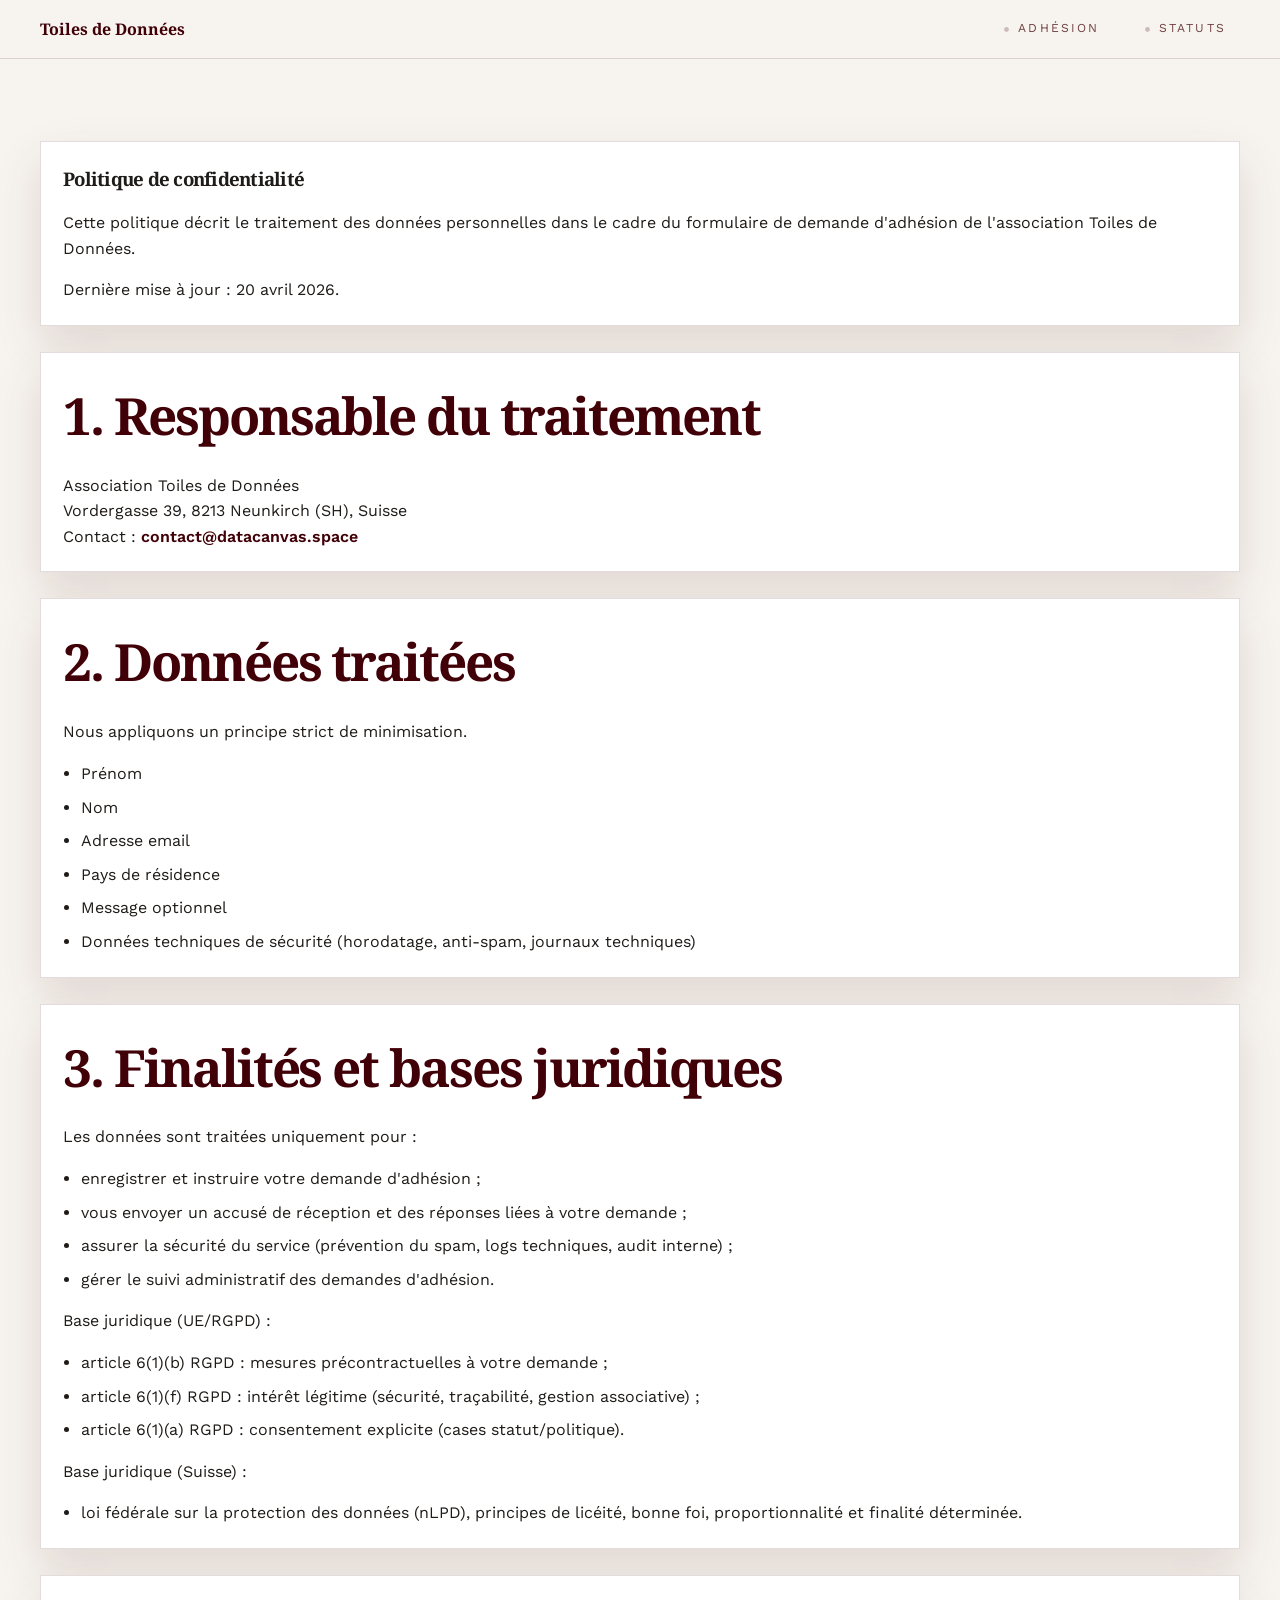
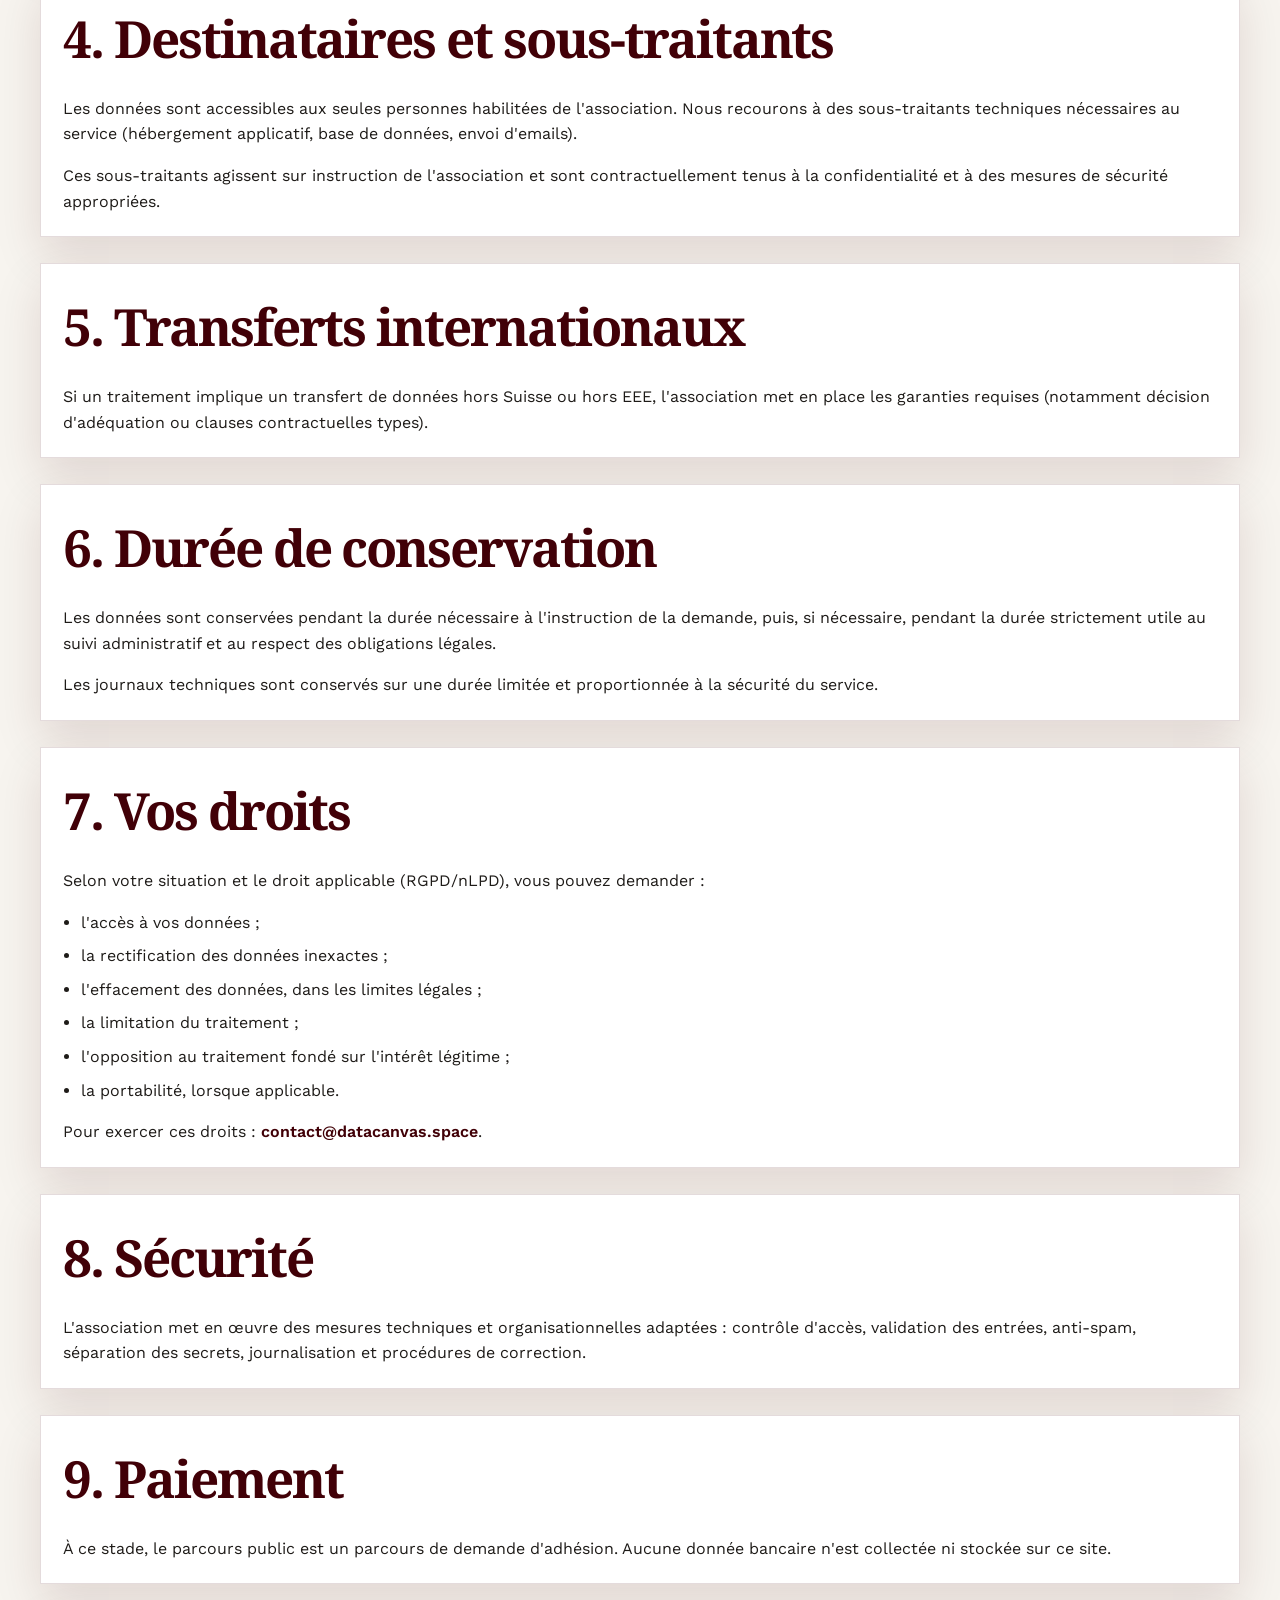
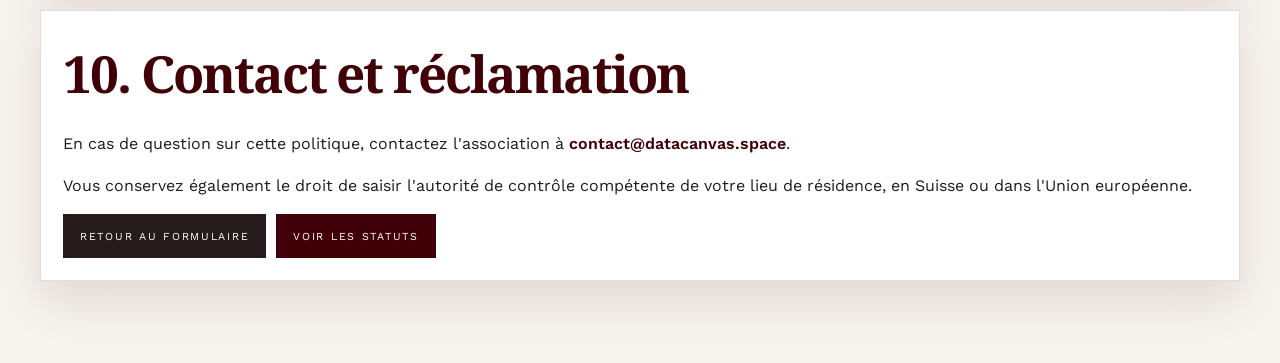
==== politique-confidentialite.html @ d11d4ae4 "Refonte adhesion onepager: demande, statuts et politique" ====
<!DOCTYPE html>
<html lang="fr">
<head>
  <meta charset="utf-8">
  <meta name="viewport" content="width=device-width, initial-scale=1.0">
  <meta name="theme-color" content="#410007">
  <title>Politique de confidentialité - Toiles de Données</title>
  <link rel="preconnect" href="https://fonts.googleapis.com">
  <link rel="preconnect" href="https://fonts.gstatic.com" crossorigin>
  <link href="https://fonts.googleapis.com/css2?family=Noto+Serif:wght@400;600;700;800&family=Work+Sans:wght@300;400;500;600;700&display=swap" rel="stylesheet">
  <link rel="stylesheet" href="styles.css">
</head>
<body>
  <header class="site-header">
    <div class="wrap header-inner">
      <a class="brand" href="index.html#top" aria-label="Retour au onepager">
        <span class="brand-text">Toiles de Données</span>
      </a>
      <nav class="site-nav" aria-label="Navigation">
        <a href="index.html#adhesion">Adhésion</a>
        <a href="statuts.html">Statuts</a>
      </nav>
    </div>
  </header>

  <main>
    <section class="section">
      <div class="wrap stack-lg">
        <article class="card stack">
          <h1>Politique de confidentialité</h1>
          <p>
            Cette politique décrit le traitement des données personnelles dans le cadre du formulaire
            de demande d'adhésion de l'association Toiles de Données.
          </p>
          <p class="muted">Dernière mise à jour : 20 avril 2026.</p>
        </article>

        <article class="card stack">
          <h2>1. Responsable du traitement</h2>
          <p>
            Association Toiles de Données<br>
            Vordergasse 39, 8213 Neunkirch (SH), Suisse<br>
            Contact : <a class="mail-link" href="mailto:contact@datacanvas.space">contact@datacanvas.space</a>
          </p>
        </article>

        <article class="card stack">
          <h2>2. Données traitées</h2>
          <p>Nous appliquons un principe strict de minimisation.</p>
          <ul>
            <li>Prénom</li>
            <li>Nom</li>
            <li>Adresse email</li>
            <li>Pays de résidence</li>
            <li>Message optionnel</li>
            <li>Données techniques de sécurité (horodatage, anti-spam, journaux techniques)</li>
          </ul>
        </article>

        <article class="card stack">
          <h2>3. Finalités et bases juridiques</h2>
          <p>Les données sont traitées uniquement pour :</p>
          <ul>
            <li>enregistrer et instruire votre demande d'adhésion ;</li>
            <li>vous envoyer un accusé de réception et des réponses liées à votre demande ;</li>
            <li>assurer la sécurité du service (prévention du spam, logs techniques, audit interne) ;</li>
            <li>gérer le suivi administratif des demandes d'adhésion.</li>
          </ul>
          <p>Base juridique (UE/RGPD) :</p>
          <ul>
            <li>article 6(1)(b) RGPD : mesures précontractuelles à votre demande ;</li>
            <li>article 6(1)(f) RGPD : intérêt légitime (sécurité, traçabilité, gestion associative) ;</li>
            <li>article 6(1)(a) RGPD : consentement explicite (cases statut/politique).</li>
          </ul>
          <p>Base juridique (Suisse) :</p>
          <ul>
            <li>loi fédérale sur la protection des données (nLPD), principes de licéité, bonne foi, proportionnalité et finalité déterminée.</li>
          </ul>
        </article>

        <article class="card stack">
          <h2>4. Destinataires et sous-traitants</h2>
          <p>
            Les données sont accessibles aux seules personnes habilitées de l'association.
            Nous recourons à des sous-traitants techniques nécessaires au service
            (hébergement applicatif, base de données, envoi d'emails).
          </p>
          <p>
            Ces sous-traitants agissent sur instruction de l'association et sont contractuellement tenus
            à la confidentialité et à des mesures de sécurité appropriées.
          </p>
        </article>

        <article class="card stack">
          <h2>5. Transferts internationaux</h2>
          <p>
            Si un traitement implique un transfert de données hors Suisse ou hors EEE, l'association met en place
            les garanties requises (notamment décision d'adéquation ou clauses contractuelles types).
          </p>
        </article>

        <article class="card stack">
          <h2>6. Durée de conservation</h2>
          <p>
            Les données sont conservées pendant la durée nécessaire à l'instruction de la demande, puis,
            si nécessaire, pendant la durée strictement utile au suivi administratif et au respect des obligations légales.
          </p>
          <p>
            Les journaux techniques sont conservés sur une durée limitée et proportionnée à la sécurité du service.
          </p>
        </article>

        <article class="card stack">
          <h2>7. Vos droits</h2>
          <p>Selon votre situation et le droit applicable (RGPD/nLPD), vous pouvez demander :</p>
          <ul>
            <li>l'accès à vos données ;</li>
            <li>la rectification des données inexactes ;</li>
            <li>l'effacement des données, dans les limites légales ;</li>
            <li>la limitation du traitement ;</li>
            <li>l'opposition au traitement fondé sur l'intérêt légitime ;</li>
            <li>la portabilité, lorsque applicable.</li>
          </ul>
          <p>
            Pour exercer ces droits : <a class="mail-link" href="mailto:contact@datacanvas.space">contact@datacanvas.space</a>.
          </p>
        </article>

        <article class="card stack">
          <h2>8. Sécurité</h2>
          <p>
            L'association met en œuvre des mesures techniques et organisationnelles adaptées :
            contrôle d'accès, validation des entrées, anti-spam, séparation des secrets,
            journalisation et procédures de correction.
          </p>
        </article>

        <article class="card stack">
          <h2>9. Paiement</h2>
          <p>
            À ce stade, le parcours public est un parcours de demande d'adhésion.
            Aucune donnée bancaire n'est collectée ni stockée sur ce site.
          </p>
        </article>

        <article class="card stack">
          <h2>10. Contact et réclamation</h2>
          <p>
            En cas de question sur cette politique, contactez l'association à
            <a class="mail-link" href="mailto:contact@datacanvas.space">contact@datacanvas.space</a>.
          </p>
          <p>
            Vous conservez également le droit de saisir l'autorité de contrôle compétente
            de votre lieu de résidence, en Suisse ou dans l'Union européenne.
          </p>
          <div class="button-row">
            <a class="btn btn-dark" href="index.html#adhesion">Retour au formulaire</a>
            <a class="btn btn-solid" href="statuts.html">Voir les statuts</a>
          </div>
        </article>
      </div>
    </section>
  </main>
</body>
</html>
---- styles.css ----
:root {
  --bg: #f7f4ef;
  --bg-soft: #efeae2;
  --text: #1e1b18;
  --muted: #5f524d;
  --primary: #410007;
  --primary-strong: #5f0b12;
  --line: rgba(65, 0, 7, 0.14);
  --shadow: 0 20px 45px rgba(65, 0, 7, 0.12);
  --wrap: min(1200px, calc(100% - 40px));
}

*,
*::before,
*::after {
  box-sizing: border-box;
}

html {
  scroll-behavior: smooth;
}

body {
  margin: 0;
  font-family: "Work Sans", sans-serif;
  color: var(--text);
  background: var(--bg);
  line-height: 1.6;
}

h1,
h2,
h3 {
  margin: 0;
  font-family: "Noto Serif", serif;
  letter-spacing: -0.04em;
}

p {
  margin: 0;
}

a {
  color: inherit;
  text-decoration: none;
}

img {
  display: block;
  width: 100%;
}

.wrap {
  width: var(--wrap);
  margin: 0 auto;
}

.site-header {
  position: sticky;
  top: 0;
  z-index: 40;
  background: rgba(247, 244, 239, 0.92);
  backdrop-filter: blur(10px);
  border-bottom: 1px solid var(--line);
}

.header-inner {
  min-height: 58px;
  display: flex;
  align-items: center;
  justify-content: space-between;
  gap: 20px;
}

.brand {
  display: inline-flex;
  align-items: center;
  font-family: "Noto Serif", serif;
  font-weight: 700;
  color: var(--primary);
}

.brand-text {
  line-height: 1;
}

.site-nav {
  display: flex;
  flex-wrap: wrap;
  gap: 16px;
  font-size: 0.76rem;
  letter-spacing: 0.18em;
  text-transform: uppercase;
}

.site-nav a {
  position: relative;
  min-height: 36px;
  padding: 0 14px;
  display: inline-flex;
  align-items: center;
  border-radius: 999px;
  color: rgba(65, 0, 7, 0.74);
  transition:
    color 180ms ease,
    background-color 180ms ease,
    transform 180ms ease,
    box-shadow 180ms ease;
}

.site-nav a::before {
  content: "";
  width: 7px;
  height: 7px;
  margin-right: 8px;
  border-radius: 999px;
  background: currentColor;
  opacity: 0.32;
  transform: scale(0.68);
  transition:
    opacity 180ms ease,
    transform 180ms ease;
}

.site-nav a:hover {
  color: var(--primary);
}

.site-nav a.is-active,
.site-nav a[aria-current="true"] {
  color: var(--primary);
  background: rgba(65, 0, 7, 0.09);
  box-shadow: inset 0 0 0 1px rgba(65, 0, 7, 0.12);
  transform: translateY(-1px);
  animation: fade-step-in 320ms ease;
}

.site-nav a.is-active::before,
.site-nav a[aria-current="true"]::before {
  opacity: 1;
  transform: scale(1);
}

.hero {
  background:
    linear-gradient(110deg, rgba(29, 4, 6, 0.88) 0%, rgba(65, 0, 7, 0.66) 45%, rgba(65, 0, 7, 0.26) 100%),
    var(--hero-image) center center / cover no-repeat;
  color: #fff;
  padding: 100px 0;
}

.hero-grid {
  display: grid;
  grid-template-columns: 1fr;
}

.hero-copy {
  max-width: 760px;
  display: grid;
  gap: 16px;
}

.hero-copy h1 {
  font-size: clamp(2.8rem, 9vw, 6rem);
  line-height: 0.95;
}

.lead {
  font-size: clamp(1.02rem, 1.8vw, 1.34rem);
}

.eyebrow {
  font-size: 0.72rem;
  text-transform: uppercase;
  letter-spacing: 0.25em;
  opacity: 0.8;
}

.section {
  padding: 82px 0;
}

.section-soft {
  background: var(--bg-soft);
}

.section-dark {
  background: var(--primary);
  color: #fff;
}

#adhesion.section-dark {
  background-color: #2b2421;
  background-image:
    linear-gradient(rgba(0, 0, 0, 0.32), rgba(0, 0, 0, 0.32)),
    url('img_0312.jpg');
  background-size: cover;
  background-position: center;
  background-repeat: no-repeat;
}

.kicker {
  display: block;
  margin-bottom: 10px;
  text-transform: uppercase;
  letter-spacing: 0.21em;
  font-size: 0.72rem;
  color: rgba(65, 0, 7, 0.7);
}

.kicker-light {
  color: rgba(255, 255, 255, 0.75);
}

.section h2 {
  font-size: clamp(2rem, 5vw, 3.2rem);
  color: var(--primary);
}

.section-dark h2 {
  color: #fff;
}

.section-head {
  display: flex;
  justify-content: space-between;
  align-items: end;
  gap: 20px;
  margin-bottom: 28px;
}

.section-head p {
  max-width: 560px;
  color: var(--muted);
}

.section-dark .section-head p {
  color: rgba(255, 255, 255, 0.85);
}

.split {
  display: grid;
  grid-template-columns: minmax(0, 1fr) minmax(300px, 0.9fr);
  gap: 28px;
  align-items: start;
}

.stack {
  display: grid;
  gap: 16px;
}

.stack-lg {
  display: grid;
  gap: 26px;
}

.panel,
.card,
.form-card,
.mini {
  background: #fff;
  border: 1px solid var(--line);
  box-shadow: var(--shadow);
}

.panel {
  padding: 26px;
}

.quote {
  color: var(--primary);
  font-family: "Noto Serif", serif;
  font-size: 1.35rem;
  font-style: italic;
}

.gargilesse-quote {
  margin: 8px 0 0;
  padding: 0;
  border: 0;
}

.gargilesse-quote p {
  font-family: "Noto Serif", serif;
  font-size: 1.2rem;
  font-style: italic;
  color: var(--primary);
}

.gargilesse-quote cite {
  display: block;
  width: fit-content;
  max-width: 100%;
  margin-left: auto;
  padding-right: 1.5rem;
  text-align: right;
  font-style: normal;
  color: var(--muted);
}

.photo-card {
  position: relative;
  overflow: hidden;
  min-height: 320px;
  background: #ddd;
}

.photo-card img {
  height: 100%;
  object-fit: cover;
}

.photo-card figcaption {
  position: absolute;
  left: 0;
  right: 0;
  bottom: 0;
  padding: 16px;
  background: linear-gradient(180deg, rgba(0, 0, 0, 0) 0%, rgba(17, 13, 12, 0.82) 100%);
  color: #fff;
}

.photo-card figcaption h3 {
  font-size: 1.2rem;
  margin-bottom: 4px;
}

.photo-card-mono img {
  filter: grayscale(1) contrast(1.08);
}

.map-card {
  position: relative;
  min-height: 320px;
  overflow: hidden;
  border: 1px solid var(--line);
  box-shadow: var(--shadow);
}

.map-card iframe {
  position: absolute;
  inset: 0;
  width: 100%;
  height: 100%;
  border: 0;
}

.leaflet-map {
  position: absolute;
  inset: 0;
  width: 100%;
  height: 100%;
}

.map-marker {
  position: absolute;
  left: 50%;
  top: 50%;
  z-index: 1;
  width: 54px;
  height: 54px;
  object-fit: contain;
  transform: translate(-50%, -58%);
  pointer-events: none;
}

.map-badge {
  position: absolute;
  top: 14px;
  left: 14px;
  z-index: 1;
  background: rgba(65, 0, 7, 0.92);
  color: #fff;
  min-height: 30px;
  padding: 0 12px;
  display: inline-flex;
  align-items: center;
  text-transform: uppercase;
  letter-spacing: 0.16em;
  font-size: 0.63rem;
}

.map-link {
  position: absolute;
  right: 14px;
  bottom: 14px;
  z-index: 1;
  background: rgba(255, 255, 255, 0.92);
  color: var(--primary);
  min-height: 34px;
  padding: 0 12px;
  display: inline-flex;
  align-items: center;
  text-transform: uppercase;
  letter-spacing: 0.15em;
  font-size: 0.62rem;
}

.grid-2 {
  display: grid;
  grid-template-columns: repeat(2, minmax(0, 1fr));
  gap: 20px;
}

.grid-3 {
  display: grid;
  grid-template-columns: repeat(3, minmax(0, 1fr));
  gap: 20px;
}

.card,
.mini {
  padding: 22px;
}

#adhesion .mini,
#adhesion .form-card {
  color: #222;
}

#adhesion .mini h3,
#adhesion .mini p,
#adhesion .mini li,
#adhesion .mini a,
#adhesion .form-card h3,
#adhesion .form-card label {
  color: #222;
}

.axis-card {
  display: grid;
  gap: 14px;
}

.card ul,
.mini ul,
.modal-list {
  margin: 0;
  padding-left: 18px;
  display: grid;
  gap: 8px;
}

.card li,
.mini li,
.modal-list li {
  list-style: disc;
}

.form-card {
  margin-top: 24px;
  padding: 24px;
}

.form-card h3 {
  margin-bottom: 14px;
}

.form-meta {
  margin: 0 0 8px;
  color: #3b3230;
  font-size: 0.92rem;
}

.form-grid {
  display: grid;
  grid-template-columns: repeat(2, minmax(0, 1fr));
  gap: 12px;
  margin-bottom: 12px;
}

label {
  display: grid;
  gap: 6px;
  font-size: 0.9rem;
}

input,
textarea {
  border: 1px solid var(--line);
  padding: 10px 12px;
  background: #fff;
}

textarea {
  min-height: 94px;
  resize: vertical;
}

.consent-row {
  display: flex;
  align-items: flex-start;
  gap: 10px;
  margin-top: 10px;
}

.consent-row input[type="checkbox"] {
  margin-top: 3px;
}

.consent-row span a {
  text-decoration: underline;
}

.hp-field {
  position: absolute;
  left: -9999px;
  width: 1px;
  height: 1px;
  opacity: 0;
  pointer-events: none;
}

.form-status {
  margin: 12px 0 0;
  font-size: 0.9rem;
  color: #1f6a39;
}

.form-status.is-error {
  color: #8f1f1f;
}

.button-row {
  display: flex;
  flex-wrap: wrap;
  gap: 10px;
}

.btn {
  min-height: 44px;
  padding: 0 16px;
  display: inline-flex;
  align-items: center;
  justify-content: center;
  text-transform: uppercase;
  letter-spacing: 0.16em;
  font-size: 0.67rem;
  border: 1px solid transparent;
  cursor: pointer;
}

.btn-solid {
  background: var(--primary);
  color: #fff;
}

.btn-solid:hover {
  background: var(--primary-strong);
}

.btn-outline {
  background: transparent;
  color: #fff;
  border-color: rgba(255, 255, 255, 0.28);
}

.section .btn-outline {
  color: var(--primary);
  border-color: var(--line);
}

.btn-dark {
  background: #241b1a;
  color: #fff;
}

.statuts-link {
  margin-top: 42px;
}

.adhesion-intro {
  max-width: 720px;
}

.adhesion-intro h2 {
  display: grid;
  gap: 2px;
  width: fit-content;
  max-width: 100%;
}

.adhesion-intro h2 span {
  display: block;
  white-space: nowrap;
}

.dev-note {
  margin: 0;
  padding: 12px 20px;
  text-align: center;
  color: #666;
  font-size: 1.1rem;
  font-style: italic;
  background: #f3eee7;
  border-bottom: 1px solid var(--line);
}

.mail-link {
  color: var(--primary);
  font-weight: 600;
}

.promo {
  background: #fff;
  border: 1px solid var(--line);
  box-shadow: var(--shadow);
  padding: 28px;
}

.footer {
  border-top: 1px solid var(--line);
  background: #f1ece4;
  padding: 56px 0;
}

.footer-grid {
  display: grid;
  grid-template-columns: 1.2fr 0.8fr 1fr;
  gap: 24px;
}

.footer h3 {
  color: var(--primary);
  margin-bottom: 10px;
}

.footer-small {
  text-transform: uppercase;
  letter-spacing: 0.18em;
  font-size: 0.7rem;
}

.footer-links {
  display: grid;
  gap: 8px;
}

address {
  font-style: normal;
}

@keyframes fade-step-in {
  from {
    opacity: 0.4;
    transform: translateY(4px) scale(0.96);
  }

  to {
    opacity: 1;
    transform: translateY(0) scale(1);
  }
}

@media (max-width: 980px) {
  .split,
  .grid-2,
  .grid-3,
  .footer-grid,
  .section-head {
    grid-template-columns: 1fr;
  }

  .section-head {
    display: grid;
    gap: 12px;
  }
}

@media (max-width: 720px) {
  .header-inner {
    padding: 10px 0;
    min-height: 0;
    gap: 12px;
  }

  .site-nav {
    gap: 10px;
    letter-spacing: 0.12em;
  }

  .hero,
  .section {
    padding: 64px 0;
  }

  .form-grid {
    grid-template-columns: 1fr;
  }
}
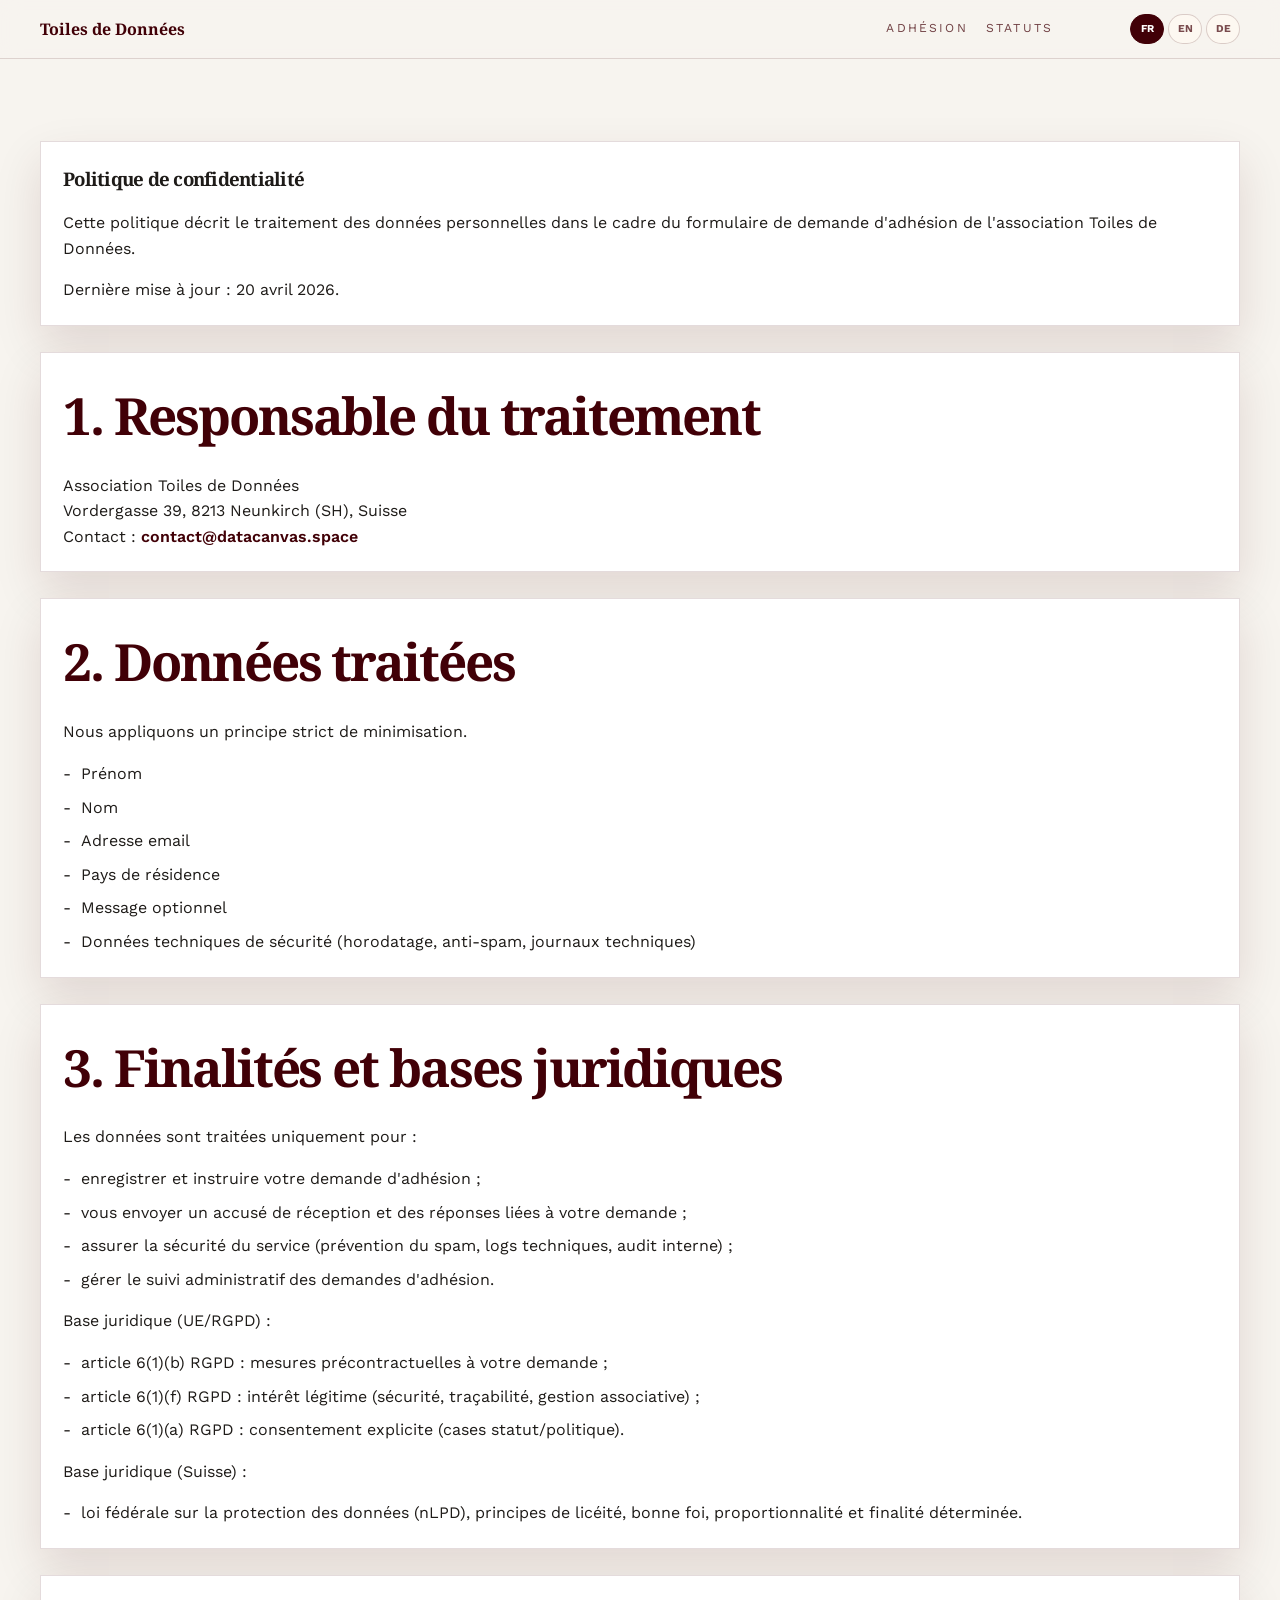
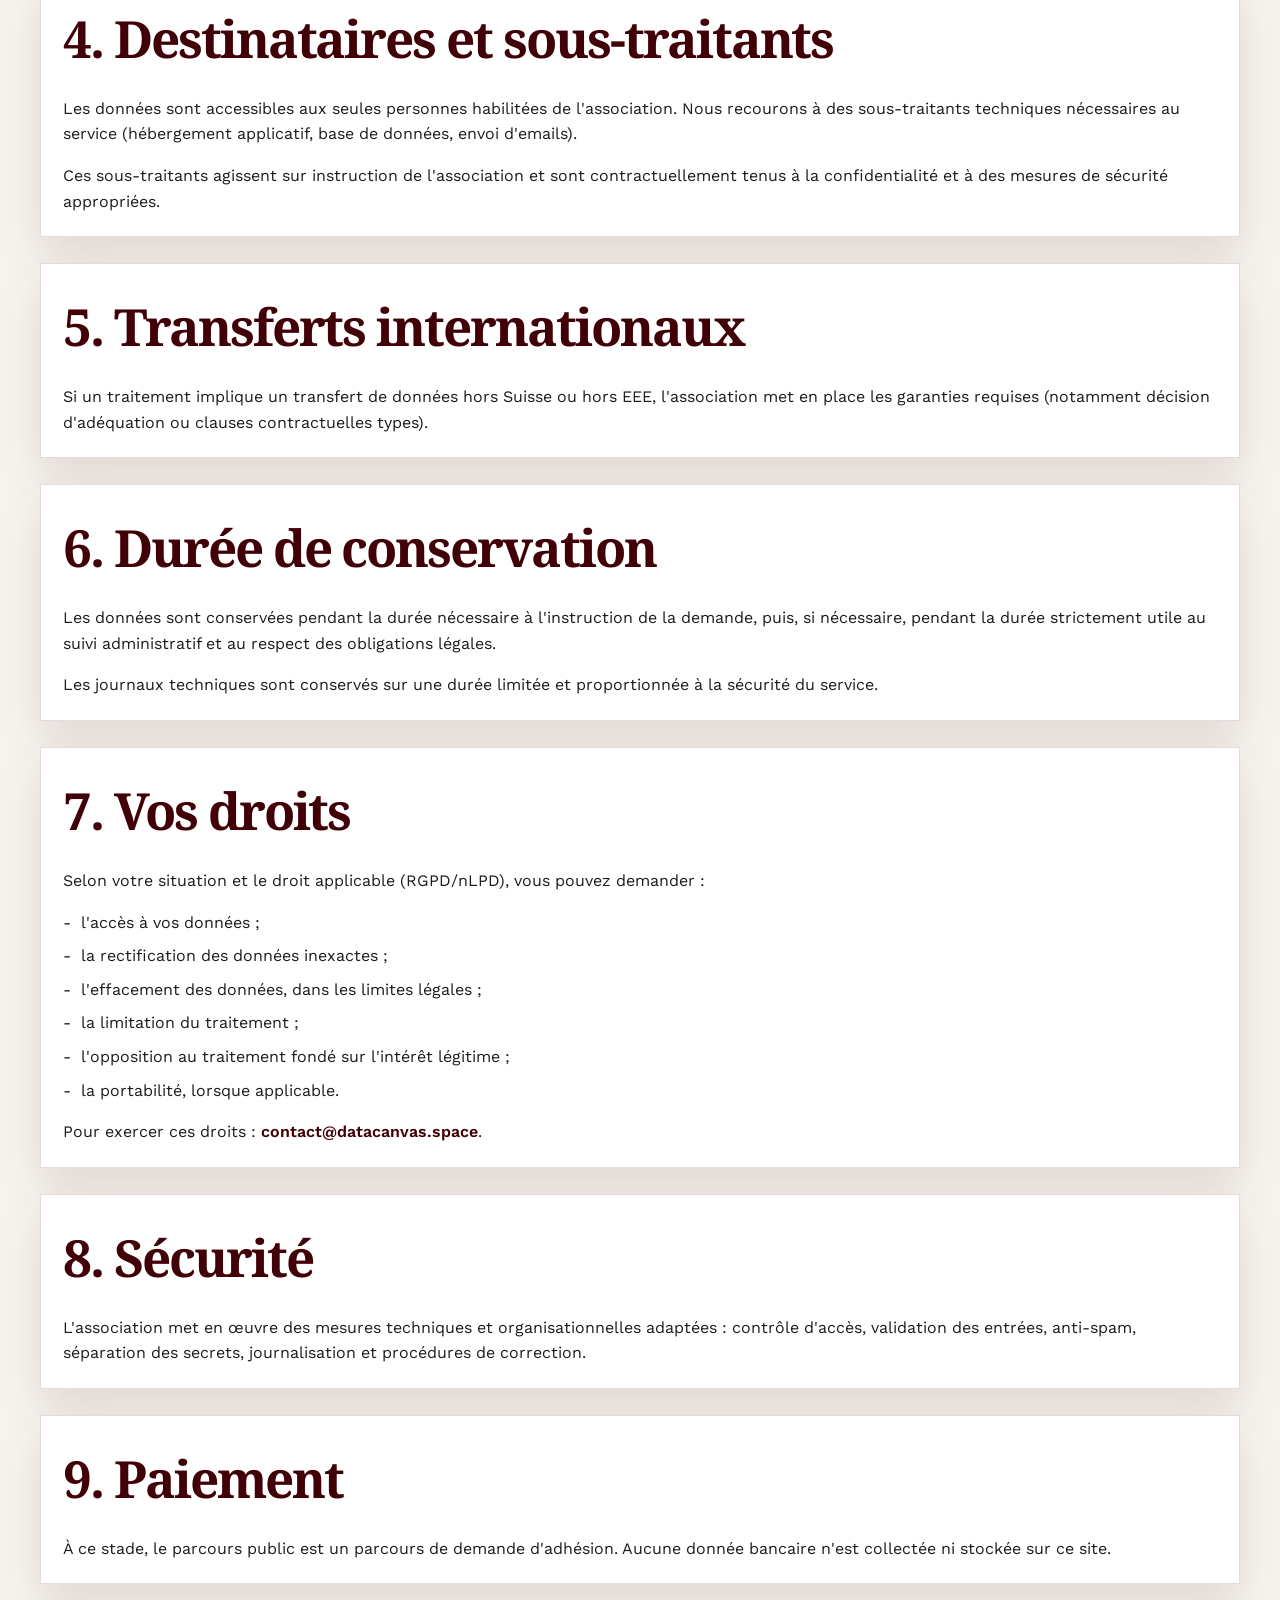
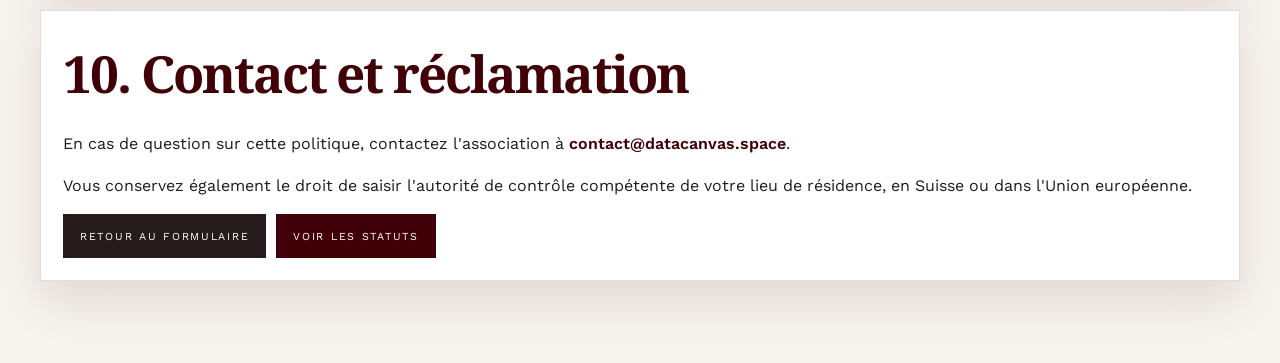
==== commit 9b989615: "Add multilingual datacanvas site" ====
--- a/politique-confidentialite.html
+++ b/politique-confidentialite.html
@@ -9,6 +9,7 @@
   <link rel="preconnect" href="https://fonts.gstatic.com" crossorigin>
   <link href="https://fonts.googleapis.com/css2?family=Noto+Serif:wght@400;600;700;800&family=Work+Sans:wght@300;400;500;600;700&display=swap" rel="stylesheet">
   <link rel="stylesheet" href="styles.css">
+  <link rel="stylesheet" href="assets/css/i18n.css">
 </head>
 <body>
   <header class="site-header">
@@ -16,10 +17,17 @@
       <a class="brand" href="index.html#top" aria-label="Retour au onepager">
         <span class="brand-text">Toiles de Données</span>
       </a>
-      <nav class="site-nav" aria-label="Navigation">
-        <a href="index.html#adhesion">Adhésion</a>
-        <a href="statuts.html">Statuts</a>
-      </nav>
+      <div class="header-actions">
+        <nav class="site-nav" aria-label="Navigation">
+          <a href="index.html#adhesion">Adhésion</a>
+          <a href="statuts.html">Statuts</a>
+        </nav>
+        <div class="language-switcher" aria-label="Sélecteur de langue">
+          <button type="button" data-set-lang="fr" aria-pressed="true">FR</button>
+          <button type="button" data-set-lang="en" aria-pressed="false">EN</button>
+          <button type="button" data-set-lang="de" aria-pressed="false">DE</button>
+        </div>
+      </div>
     </div>
   </header>
 
@@ -161,5 +169,7 @@
       </div>
     </section>
   </main>
+  <script src="assets/js/translations.js"></script>
+  <script src="assets/js/i18n.js"></script>
 </body>
 </html>
--- a/styles.css
+++ b/styles.css
@@ -58,7 +58,8 @@
 .site-header {
   position: sticky;
   top: 0;
-  z-index: 40;
+  z-index: 1200;
+  isolation: isolate;
   background: rgba(247, 244, 239, 0.92);
   backdrop-filter: blur(10px);
   border-bottom: 1px solid var(--line);
@@ -87,7 +88,7 @@
 .site-nav {
   display: flex;
   flex-wrap: wrap;
-  gap: 16px;
+  gap: 18px;
   font-size: 0.76rem;
   letter-spacing: 0.18em;
   text-transform: uppercase;
@@ -95,31 +96,25 @@
 
 .site-nav a {
   position: relative;
-  min-height: 36px;
-  padding: 0 14px;
+  min-height: 34px;
+  padding: 8px 0;
   display: inline-flex;
   align-items: center;
-  border-radius: 999px;
   color: rgba(65, 0, 7, 0.74);
-  transition:
-    color 180ms ease,
-    background-color 180ms ease,
-    transform 180ms ease,
-    box-shadow 180ms ease;
-}
-
-.site-nav a::before {
+  transition: color 180ms ease;
+}
+
+.site-nav a::after {
   content: "";
-  width: 7px;
-  height: 7px;
-  margin-right: 8px;
-  border-radius: 999px;
+  position: absolute;
+  left: 0;
+  right: 0;
+  bottom: 3px;
+  height: 1px;
   background: currentColor;
-  opacity: 0.32;
-  transform: scale(0.68);
-  transition:
-    opacity 180ms ease,
-    transform 180ms ease;
+  transform: scaleX(0);
+  transform-origin: left center;
+  transition: transform 220ms ease;
 }
 
 .site-nav a:hover {
@@ -129,16 +124,11 @@
 .site-nav a.is-active,
 .site-nav a[aria-current="true"] {
   color: var(--primary);
-  background: rgba(65, 0, 7, 0.09);
-  box-shadow: inset 0 0 0 1px rgba(65, 0, 7, 0.12);
-  transform: translateY(-1px);
-  animation: fade-step-in 320ms ease;
-}
-
-.site-nav a.is-active::before,
-.site-nav a[aria-current="true"]::before {
-  opacity: 1;
-  transform: scale(1);
+}
+
+.site-nav a.is-active::after,
+.site-nav a[aria-current="true"]::after {
+  transform: scaleX(1);
 }
 
 .hero {
@@ -232,6 +222,35 @@
 .section-head p {
   max-width: 560px;
   color: var(--muted);
+}
+
+#association {
+  padding-bottom: 58px;
+}
+
+#association .section-head {
+  display: grid;
+  gap: 16px;
+  align-items: start;
+}
+
+#association .section-head p {
+  max-width: none;
+}
+
+#statuts {
+  padding-top: 58px;
+}
+
+#statuts .grid-2 .card:last-child {
+  display: flex;
+  flex-direction: column;
+}
+
+#statuts .grid-2 .card:last-child .button-row {
+  justify-content: center;
+  margin-top: auto;
+  padding-top: 24px;
 }
 
 .section-dark .section-head p {
@@ -302,13 +321,15 @@
 .photo-card {
   position: relative;
   overflow: hidden;
-  min-height: 320px;
+  min-height: 0;
+  aspect-ratio: 4 / 3;
   background: #ddd;
 }
 
 .photo-card img {
   height: 100%;
   object-fit: cover;
+  object-position: center 72%;
 }
 
 .photo-card figcaption {
@@ -332,6 +353,7 @@
 
 .map-card {
   position: relative;
+  z-index: 0;
   min-height: 320px;
   overflow: hidden;
   border: 1px solid var(--line);
@@ -348,6 +370,7 @@
 
 .leaflet-map {
   position: absolute;
+  z-index: 0;
   inset: 0;
   width: 100%;
   height: 100%;
@@ -445,12 +468,25 @@
 .card li,
 .mini li,
 .modal-list li {
-  list-style: disc;
+  list-style: none;
+  position: relative;
+}
+
+.card li::before,
+.mini li::before,
+.modal-list li::before {
+  content: "-";
+  position: absolute;
+  left: -18px;
 }
 
 .form-card {
   margin-top: 24px;
   padding: 24px;
+}
+
+.form-card > .button-row {
+  margin-top: 22px;
 }
 
 .form-card h3 {
@@ -518,8 +554,80 @@
   color: #1f6a39;
 }
 
+.form-status:empty {
+  display: none;
+}
+
 .form-status.is-error {
   color: #8f1f1f;
+}
+
+.form-success {
+  margin-top: 14px;
+  padding: 14px 16px;
+  display: flex;
+  align-items: center;
+  gap: 12px;
+  border: 1px solid rgba(31, 106, 57, 0.28);
+  background: rgba(255, 255, 255, 0.88);
+  color: #1f6a39;
+  opacity: 0;
+  transform: translateY(8px);
+  pointer-events: none;
+  transition:
+    opacity 220ms ease,
+    transform 220ms ease;
+}
+
+.form-success[aria-hidden="true"] {
+  display: none;
+}
+
+.form-success.is-visible {
+  opacity: 1;
+  transform: translateY(0);
+  pointer-events: auto;
+}
+
+.form-success__icon {
+  width: 34px;
+  height: 34px;
+  flex: 0 0 auto;
+  position: relative;
+  border-radius: 999px;
+  background: #1f6a39;
+  box-shadow: 0 0 0 0 rgba(31, 106, 57, 0.22);
+}
+
+.form-success.is-visible .form-success__icon {
+  animation: success-pulse 720ms ease-out;
+}
+
+.form-success__icon::after {
+  content: "";
+  position: absolute;
+  left: 10px;
+  top: 8px;
+  width: 9px;
+  height: 15px;
+  border: solid #fff;
+  border-width: 0 3px 3px 0;
+  transform: rotate(45deg) scale(0.72);
+  opacity: 0;
+}
+
+.form-success.is-visible .form-success__icon::after {
+  animation: success-check 360ms ease 160ms forwards;
+}
+
+.form-success__copy {
+  display: grid;
+  gap: 2px;
+  font-size: 0.9rem;
+}
+
+.form-success__copy strong {
+  color: #1f6a39;
 }
 
 .button-row {
@@ -586,17 +694,6 @@
   white-space: nowrap;
 }
 
-.dev-note {
-  margin: 0;
-  padding: 12px 20px;
-  text-align: center;
-  color: #666;
-  font-size: 1.1rem;
-  font-style: italic;
-  background: #f3eee7;
-  border-bottom: 1px solid var(--line);
-}
-
 .mail-link {
   color: var(--primary);
   font-weight: 600;
@@ -609,6 +706,13 @@
   padding: 28px;
 }
 
+#rencontres,
+#gargilesse-map,
+#lieu {
+  padding-top: 68px;
+  padding-bottom: 68px;
+}
+
 .footer {
   border-top: 1px solid var(--line);
   background: #f1ece4;
@@ -641,15 +745,32 @@
   font-style: normal;
 }
 
-@keyframes fade-step-in {
+@keyframes success-pulse {
+  0% {
+    transform: scale(0.88);
+    box-shadow: 0 0 0 0 rgba(31, 106, 57, 0.28);
+  }
+
+  62% {
+    transform: scale(1.05);
+    box-shadow: 0 0 0 12px rgba(31, 106, 57, 0);
+  }
+
+  100% {
+    transform: scale(1);
+    box-shadow: 0 0 0 0 rgba(31, 106, 57, 0);
+  }
+}
+
+@keyframes success-check {
   from {
-    opacity: 0.4;
-    transform: translateY(4px) scale(0.96);
+    opacity: 0;
+    transform: rotate(45deg) scale(0.72);
   }
 
   to {
     opacity: 1;
-    transform: translateY(0) scale(1);
+    transform: rotate(45deg) scale(1);
   }
 }
 
@@ -689,3 +810,10 @@
     grid-template-columns: 1fr;
   }
 }
+
+@media (prefers-reduced-motion: reduce) {
+  .site-nav a,
+  .site-nav a::after {
+    transition: none;
+  }
+}
--- a/assets/css/i18n.css
+++ b/assets/css/i18n.css
@@ -0,0 +1,70 @@
+.header-actions {
+  flex: 1 1 auto;
+  display: flex;
+  align-items: center;
+  justify-content: flex-end;
+  gap: 0;
+  flex-wrap: wrap;
+}
+
+.header-actions .site-nav {
+  justify-content: flex-end;
+}
+
+.language-switcher {
+  display: inline-flex;
+  align-items: center;
+  gap: 4px;
+  flex: 0 0 auto;
+}
+
+.header-actions > .language-switcher {
+  margin-left: clamp(32px, 6vw, 88px);
+}
+
+.language-switcher button {
+  min-width: 34px;
+  min-height: 30px;
+  padding: 0 8px;
+  border: 1px solid rgba(65, 0, 7, 0.18);
+  border-radius: 999px;
+  background: rgba(255, 250, 242, 0.78);
+  color: rgba(65, 0, 7, 0.7);
+  font: inherit;
+  font-size: 0.66rem;
+  font-weight: 700;
+  letter-spacing: 0;
+  line-height: 1;
+  cursor: pointer;
+}
+
+.language-switcher button:hover,
+.language-switcher button.is-active,
+.language-switcher button[aria-pressed="true"] {
+  border-color: var(--primary, #410007);
+  background: var(--primary, #410007);
+  color: #fff;
+}
+
+.press-actions .language-switcher {
+  gap: 4px;
+}
+
+.press-actions .language-switcher button {
+  min-height: 34px;
+  min-width: 34px;
+  padding: 0 9px;
+  font-size: 0.64rem;
+}
+
+@media (max-width: 720px) {
+  .header-actions {
+    width: 100%;
+    justify-content: flex-start;
+    gap: 10px;
+  }
+
+  .header-actions > .language-switcher {
+    margin-left: auto;
+  }
+}
